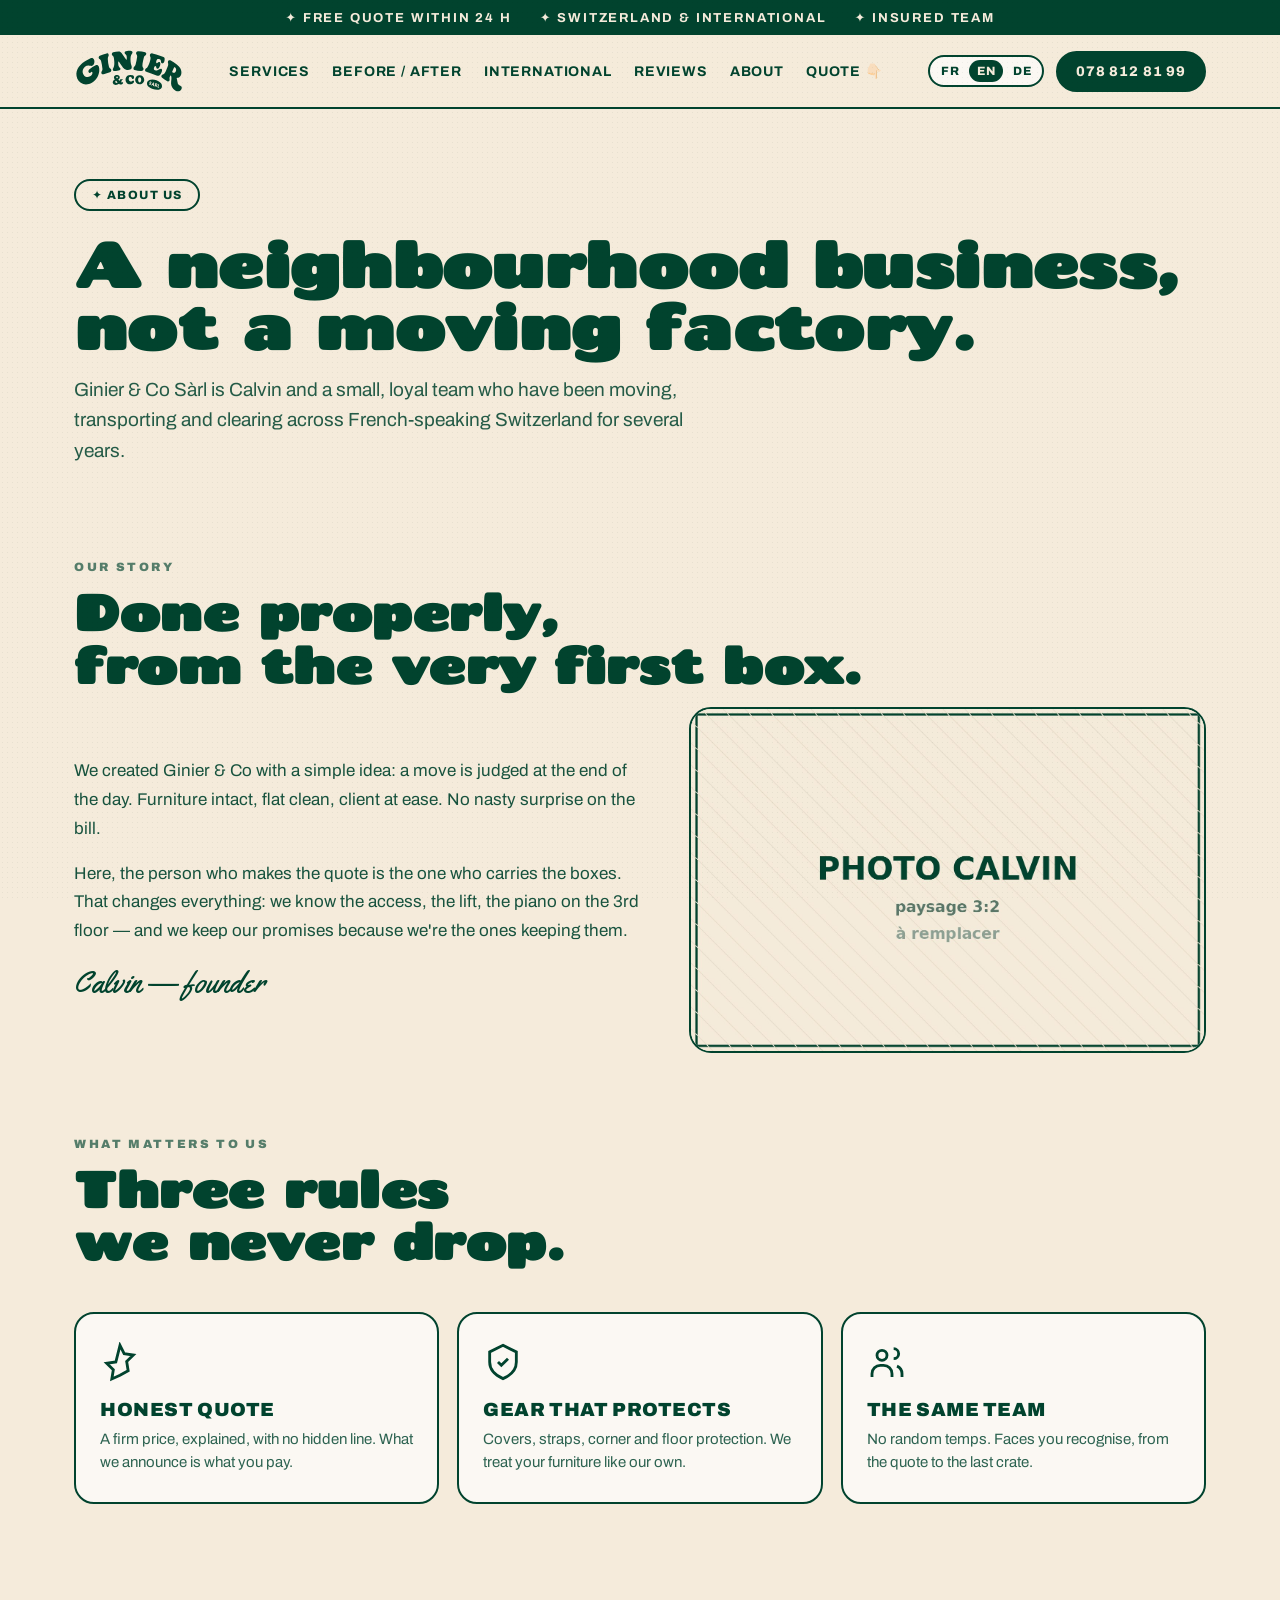
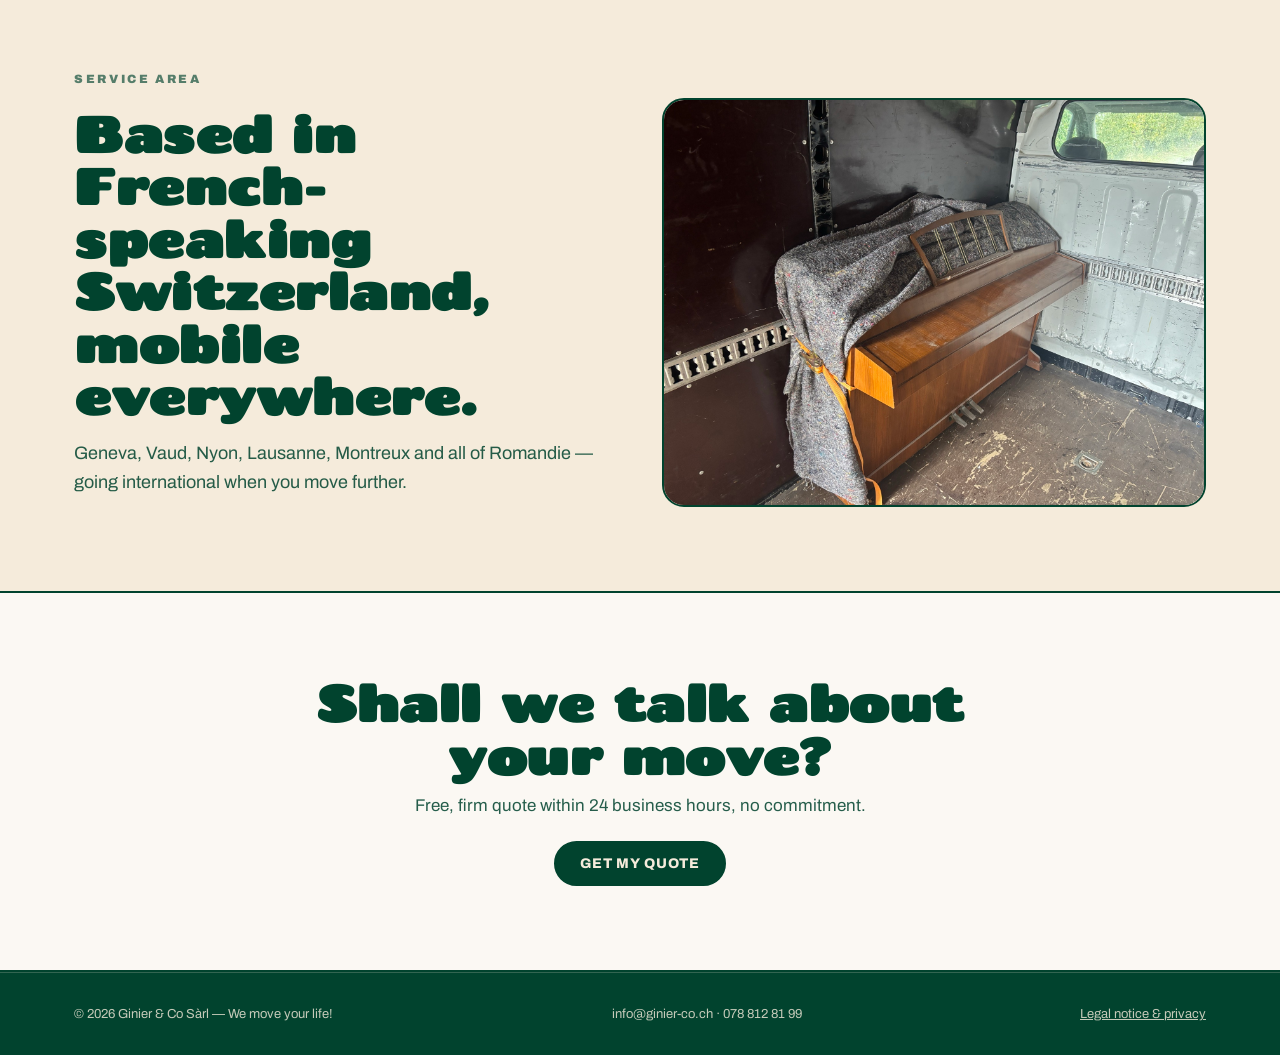
==== a-propos.html @ 03c4cacb "Site Ginier & Co Sàrl — mise en ligne initiale Site vitrine statique trilingue (FR/EN/DE) : accueil," ====
<!DOCTYPE html>
<html lang="fr">
<head>
<meta charset="UTF-8">
<meta name="viewport" content="width=device-width, initial-scale=1">
<title>À propos — Ginier &amp; Co Sàrl</title>
<meta name="description" data-i18n-content="ab.sub" content="Ginier & Co Sàrl : Calvin et une petite équipe fidèle qui déménagent, transportent et débarrassent en Suisse romande.">
<link rel="canonical" href="https://ginier-co.ch/a-propos.html">
<link rel="icon" href="assets/favicon.svg" type="image/svg+xml">
<!-- Partage réseaux sociaux -->
<meta property="og:type" content="website">
<meta property="og:site_name" content="Ginier &amp; Co Sàrl">
<meta property="og:title" content="À propos — Ginier &amp; Co Sàrl">
<meta property="og:description" content="Une entreprise de quartier, pas une usine à déménager. Devis honnête, matériel qui protège, toujours la même équipe.">
<meta property="og:image" content="https://ginier-co.ch/assets/photo-calvin-chantier.jpg">
<meta property="og:url" content="https://ginier-co.ch/a-propos.html">
<meta name="twitter:card" content="summary_large_image">
<link rel="preconnect" href="https://fonts.googleapis.com">
<link rel="preconnect" href="https://fonts.gstatic.com" crossorigin>
<link href="https://fonts.googleapis.com/css2?family=Chango&family=Rammetto+One&family=Archivo:wght@400;600;700;800;900&family=Yellowtail&display=swap" rel="stylesheet">
<link rel="stylesheet" href="assets/style.css">
<style>
.ab-hero{padding:70px 0 10px}
.ab-hero .badge{display:inline-flex;align-items:center;gap:8px;border:2px solid var(--green);border-radius:999px;
  padding:7px 16px;font-size:12px;font-weight:800;letter-spacing:.12em;text-transform:uppercase;margin-bottom:22px}
.ab-hero h1{font-size:clamp(34px,5.4vw,62px);line-height:1;margin-bottom:18px}
.ab-hero .sub{font-size:19px;line-height:1.6;max-width:640px;opacity:.85}
.split{display:grid;grid-template-columns:1.05fr .95fr;gap:44px;align-items:center;margin-top:10px}
.split img{width:100%;border:2px solid var(--green);border-radius:22px;display:block}
.split p{font-size:17px;line-height:1.7;margin-bottom:16px;opacity:.9}
.valgrid{display:grid;grid-template-columns:repeat(3,1fr);gap:18px;margin-top:44px}
.valbox{background:var(--cream-2);border:2px solid var(--green);border-radius:20px;padding:28px 24px}
.valbox svg{width:40px;height:40px;margin-bottom:14px}
.valbox h3{font-size:19px;font-weight:900;text-transform:uppercase;letter-spacing:.03em;margin-bottom:8px}
.valbox p{font-size:15px;line-height:1.55;opacity:.82}
.numbers{background:var(--green);color:var(--cream)}
.numbers .eyebrow{opacity:.7}
.numgrid{display:grid;grid-template-columns:repeat(4,1fr);gap:24px;margin-top:34px;text-align:center}
.num{font-family:'Rammetto One',serif;font-size:clamp(34px,5vw,52px);line-height:1;margin-bottom:8px}
.numgrid p{font-size:14px;line-height:1.5;opacity:.85}
.zone{display:grid;grid-template-columns:1fr 1fr;gap:44px;align-items:center;margin-top:0}
.zone img{width:100%;border:2px solid var(--green);border-radius:22px;display:block}
.ab-cta{background:var(--cream-2);border-top:2px solid var(--green);border-bottom:2px solid var(--green);text-align:center}
.ab-cta h2{margin-bottom:14px}
.ab-cta p{font-size:17px;opacity:.85;margin-bottom:26px}
@media(max-width:900px){
  .split,.zone{grid-template-columns:1fr}
  .valgrid,.numgrid{grid-template-columns:1fr 1fr}
}
@media(max-width:600px){.valgrid,.numgrid{grid-template-columns:1fr}}
</style>
</head>
<body>

<div class="topbar"><div class="wrap">
  <span data-i18n="top.quote">✦ Devis gratuit sous 24 h</span>
  <span data-i18n="top.intl">✦ Suisse &amp; international</span>
  <span data-i18n="top.insured">✦ Équipe assurée</span>
</div></div>

<nav><div class="wrap">
  <a href="index.html" class="brand"><img src="assets/logo.svg" alt="Ginier &amp; Co Sàrl"></a>
  <div class="links">
    <a href="index.html#services" data-i18n="nav.services">Services</a>
    <a href="index.html#avant-apres" data-i18n="nav.ba">Avant / Après</a>
    <a href="index.html#international" data-i18n="nav.intl">International</a>
    <a href="index.html#avis" data-i18n="nav.reviews">Avis</a>
    <a href="a-propos.html" data-i18n="nav.about">À propos</a>
    <a href="devis.html" data-i18n="nav.quote">Devis 👇🏻</a>
  </div>
  <div class="nav-right">
    <div class="lang" role="group" aria-label="Langue / Language / Sprache">
      <button class="lang-btn" data-lang="fr" aria-pressed="false">FR</button>
      <button class="lang-btn" data-lang="en" aria-pressed="false">EN</button>
      <button class="lang-btn" data-lang="de" aria-pressed="false">DE</button>
    </div>
    <a class="btn phone-btn" href="tel:+41788128199">078 812 81 99</a>
    <button class="nav-toggle" aria-label="Menu" aria-expanded="false"><svg viewBox="0 0 24 24" stroke-width="2"><path d="M3 6h18M3 12h18M3 18h18"/></svg></button>
  </div>
</div></nav>

<header class="ab-hero"><div class="wrap">
  <div class="badge" data-i18n="ab.badge">✦ À propos de nous</div>
  <h1 class="display" data-i18n-html="ab.h1">Une entreprise de quartier,<br>pas une usine à déménager.</h1>
  <p class="sub" data-i18n="ab.sub">Ginier &amp; Co Sàrl, c'est Calvin et une petite équipe fidèle qui déménagent, transportent et débarrassent en Suisse romande depuis plusieurs années.</p>
</div></header>

<section><div class="wrap">
  <div class="eyebrow" data-i18n="ab.story.eye">Notre histoire</div>
  <h2 class="display" data-i18n-html="ab.story.h2">Fait proprement,<br>depuis le premier carton.</h2>
  <div class="split">
    <div>
      <p data-i18n="ab.story.p1">On a créé Ginier &amp; Co avec une idée simple : un déménagement, ça se juge à la fin de journée. Meubles intacts, appartement propre, client tranquille. Pas de mauvaise surprise sur la facture.</p>
      <p data-i18n="ab.story.p2">Ici, la personne qui fait le devis est celle qui porte les cartons. Ça change tout : on connaît l'accès, l'ascenseur, le piano du 3e — et on tient nos promesses parce que c'est nous qui les tenons.</p>
      <span class="script" style="font-size:30px;display:block;margin-top:8px" data-i18n="team.sign">Calvin — fondateur</span>
    </div>
    <img src="assets/photo-calvin-chantier.jpg" alt="Calvin sur un chantier">
  </div>
</div></section>

<section style="padding-top:0"><div class="wrap">
  <div class="eyebrow" data-i18n="ab.val.eye">Ce qui compte pour nous</div>
  <h2 class="display" data-i18n-html="ab.val.h2">Trois règles<br>qu'on ne lâche pas.</h2>
  <div class="valgrid">
    <div class="valbox">
      <svg viewBox="0 0 24 24" fill="none" stroke="currentColor" stroke-width="1.7"><path d="M12 2l2.5 5 5.5.8-4 3.9.9 5.5L12 20l-4.9 2.2.9-5.5-4-3.9 5.5-.8z"/></svg>
      <h3 data-i18n="ab.val.1.t">Devis honnête</h3>
      <p data-i18n="ab.val.1.p">Un prix ferme, expliqué, sans ligne cachée. Ce qu'on annonce est ce que vous payez.</p>
    </div>
    <div class="valbox">
      <svg viewBox="0 0 24 24" fill="none" stroke="currentColor" stroke-width="1.7"><path d="M12 2l8 4v6c0 5-3.5 8-8 10-4.5-2-8-5-8-10V6z"/><path d="M9 12l2 2 4-4"/></svg>
      <h3 data-i18n="ab.val.2.t">Matériel qui protège</h3>
      <p data-i18n="ab.val.2.p">Housses, sangles, protections d'angles et de sols. On traite vos meubles comme les nôtres.</p>
    </div>
    <div class="valbox">
      <svg viewBox="0 0 24 24" fill="none" stroke="currentColor" stroke-width="1.7"><circle cx="9" cy="8" r="3"/><path d="M3 21v-2a5 5 0 015-5h2a5 5 0 015 5v2"/><path d="M16 4a3 3 0 010 6M21 21v-2a5 5 0 00-3-4.5"/></svg>
      <h3 data-i18n="ab.val.3.t">La même équipe</h3>
      <p data-i18n="ab.val.3.p">Pas d'intérim au hasard. Des visages que vous reconnaissez, du devis à la dernière caisse.</p>
    </div>
  </div>
</div></section>

<section><div class="wrap">
  <div class="eyebrow" data-i18n="ab.zone.eye">Zone d'intervention</div>
  <div class="zone">
    <div>
      <h2 class="display" data-i18n-html="ab.zone.h2">Basés en Suisse romande,<br>mobiles partout.</h2>
      <p class="lead" data-i18n="ab.zone.p">Genève, Vaud, Nyon, Lausanne, Montreux et toute la Romandie — jusqu'à l'international quand vous partez plus loin.</p>
    </div>
    <img src="assets/transport-piano-camion.jpg" alt="Camion Ginier &amp; Co chargé">
  </div>
</div></section>

<section class="ab-cta"><div class="wrap">
  <h2 class="display" data-i18n-html="ab.cta.h2">On parle de<br>votre déménagement ?</h2>
  <p data-i18n="ab.cta.p">Devis gratuit et ferme sous 24 h ouvrées, sans engagement.</p>
  <a class="btn" href="devis.html" data-i18n="cta.quote">Demander mon devis</a>
</div></section>

<footer><div class="wrap">
  <span data-i18n="ft.slogan">© 2026 Ginier &amp; Co Sàrl — On déménage votre vie !</span>
  <span>info@ginier-co.ch · 078 812 81 99</span>
  <a href="confidentialite.html" style="color:var(--cream)" data-i18n="ft.legal">Mentions légales &amp; confidentialité</a>
</div></footer>

<script src="assets/i18n.js"></script>
<script src="assets/site.js"></script>
</body>
</html>
---- assets/style.css ----
/* =====================================================================
   Ginier & Co Sàrl — feuille de style partagée (DA rétro-bold)
   Utilisée par 1-retro-bold.html, a-propos.html, devis.html
   ===================================================================== */
:root{
  --green:#01432E;
  --green-2:#0b5a3e;
  --cream:#F5EBDB;
  --cream-2:#FBF8F3;
  --ink:#12271e;
}
*{box-sizing:border-box;margin:0;padding:0}
html{scroll-behavior:smooth}
body{background:var(--cream);color:var(--green);font-family:'Archivo',system-ui,sans-serif;overflow-x:hidden}
.wrap{max-width:1180px;margin:0 auto;padding:0 24px}
.display{font-family:'Chango','Rammetto One','Cooper Black',Georgia,serif;letter-spacing:-.01em}
.script{font-family:'Yellowtail',cursive}

body::before{content:"";position:fixed;inset:0;pointer-events:none;z-index:999;
  background-image:radial-gradient(var(--green) .5px,transparent .5px);background-size:5px 5px;mix-blend-mode:multiply;opacity:.06}

/* ---------- topbar ---------- */
.topbar{background:var(--green);color:var(--cream);font-size:13px;font-weight:700;letter-spacing:.14em;text-transform:uppercase}
.topbar .wrap{display:flex;justify-content:center;gap:28px;padding:10px 24px;flex-wrap:wrap;text-align:center}
.topbar span{white-space:nowrap}

/* ---------- nav ---------- */
nav{position:sticky;top:0;z-index:50;background:rgba(245,235,219,.92);backdrop-filter:blur(8px);border-bottom:2px solid var(--green)}
nav .wrap{display:flex;align-items:center;justify-content:space-between;padding:14px 24px;gap:16px}
nav img{height:44px;display:block}
.brand{display:inline-flex}
.links{display:flex;gap:22px;align-items:center;font-weight:700;font-size:14px;text-transform:uppercase;letter-spacing:.06em}
.links a{color:var(--green);text-decoration:none}
.links a:hover{text-decoration:underline;text-underline-offset:5px;text-decoration-thickness:2px}
.nav-right{display:flex;align-items:center;gap:12px}
.btn{display:inline-block;background:var(--green);color:var(--cream);padding:13px 24px;border-radius:999px;font-weight:800;
  text-decoration:none;font-size:14px;letter-spacing:.06em;text-transform:uppercase;border:2px solid var(--green);transition:.18s;cursor:pointer}
.btn:hover{background:var(--cream);color:var(--green);transform:translateY(-2px)}
.btn-outline{background:transparent;color:var(--green)}
.btn-outline:hover{background:var(--green);color:var(--cream)}
.phone-btn{padding:11px 18px}

/* ---------- sélecteur de langue ---------- */
.lang{display:flex;gap:2px;border:2px solid var(--green);border-radius:999px;padding:3px;background:var(--cream-2)}
.lang-btn{border:none;background:transparent;color:var(--green);font-family:inherit;font-weight:800;font-size:12px;
  letter-spacing:.04em;padding:5px 8px;border-radius:999px;cursor:pointer;line-height:1}
.lang-btn.on{background:var(--green);color:var(--cream)}

/* ---------- menu mobile ---------- */
.nav-toggle{display:none;border:2px solid var(--green);background:var(--cream-2);border-radius:10px;padding:7px;cursor:pointer}
.nav-toggle svg{width:20px;height:20px;display:block;stroke:var(--green);fill:none}

/* ---------- sections génériques ---------- */
section{padding:84px 0}
.eyebrow{font-size:12px;font-weight:900;letter-spacing:.22em;text-transform:uppercase;opacity:.65;margin-bottom:12px}
h2.display{font-size:clamp(30px,4.2vw,50px);line-height:1.05;margin-bottom:16px}
.lead{font-size:18px;line-height:1.65;max-width:640px;opacity:.85}

/* ---------- footer ---------- */
footer{background:var(--green);color:var(--cream);padding:34px 0;border-top:1px solid rgba(245,235,219,.2)}
footer .wrap{display:flex;justify-content:space-between;gap:20px;flex-wrap:wrap;font-size:13px;opacity:.8}

/* =====================================================================
   FORMULAIRE DE DEVIS
   ===================================================================== */
.form{background:var(--cream-2);color:var(--green);border:2px solid var(--green);border-radius:24px;padding:32px}
.qform fieldset{border:none;border-top:2px solid rgba(1,67,46,.18);padding:24px 0 6px;margin:0}
.qform fieldset:first-of-type{border-top:none;padding-top:0}
.qform legend{font-family:'Rammetto One',serif;font-size:17px;padding:0 0 14px}
.qrow{display:grid;grid-template-columns:1fr 1fr;gap:14px}
.qrow-3{display:grid;grid-template-columns:repeat(3,1fr);gap:14px}
.qf label{display:block;font-size:11px;font-weight:900;letter-spacing:.14em;text-transform:uppercase;margin:0 0 7px;opacity:.7}
.qf input,.qf select,.qf textarea{width:100%;padding:12px 14px;border:2px solid rgba(1,67,46,.22);border-radius:12px;
  background:var(--cream);font-family:inherit;font-size:15px;color:var(--green);margin-bottom:14px}
.qf textarea{resize:vertical;min-height:80px}
.qf input:focus,.qf select:focus,.qf textarea:focus{outline:none;border-color:var(--green)}
.chips{display:flex;flex-wrap:wrap;gap:9px;margin-bottom:16px}
.chip{border:2px solid rgba(1,67,46,.25);border-radius:999px;padding:9px 16px;font-size:13px;font-weight:800;cursor:pointer;
  background:var(--cream);user-select:none}
.chip input{display:none}
.chip.on{background:var(--green);color:var(--cream);border-color:var(--green)}
.chip:hover{border-color:var(--green)}
.drop{border:2px dashed var(--green);border-radius:16px;padding:26px;text-align:center;background:var(--cream);margin-bottom:8px}
.drop svg{width:34px;height:34px;margin-bottom:8px}
.drop b{display:block;font-size:15px;margin-bottom:4px}
.drop span{font-size:13px;opacity:.7;display:block}
.drop input{margin-top:12px;font-size:13px}
.hint{font-size:12px;opacity:.62;line-height:1.5;margin:-6px 0 16px}
.form button[type=submit]{width:100%;background:var(--green);color:var(--cream);border:2px solid var(--green);padding:16px;border-radius:999px;
  font-family:inherit;font-weight:900;font-size:15px;letter-spacing:.1em;text-transform:uppercase;cursor:pointer;margin-top:6px}
.form button[type=submit]:hover:not(:disabled){background:var(--green-2)}
.form button[type=submit]:disabled{opacity:.85;cursor:default}
.backend{display:flex;gap:10px;align-items:flex-start;font-size:13px;line-height:1.55;opacity:.75;margin-top:14px}
.backend svg{width:18px;height:18px;flex:none;margin-top:2px}
.form-status{font-size:14px;line-height:1.5;margin-top:14px;font-weight:700}
.form-status.ok{color:var(--green)}
.form-status.err{color:#a3341f}
.hp-field{position:absolute;left:-9999px;top:-9999px;width:1px;height:1px;overflow:hidden}
[hidden]{display:none!important}
.subpanel{border:2px dashed var(--green);border-radius:14px;padding:16px 16px 4px;background:var(--cream);margin:0 0 16px}
.subpanel .hint{margin:4px 0 12px}
/* quand une colonne conditionnelle est masquée, la grille s'étend */
#acces-etages:has(#col-arrivee[hidden]){grid-template-columns:1fr}
#fs-volume .qrow-3:has(.only-move[hidden]){grid-template-columns:1fr}

/* ---------- responsive partagé ---------- */
@media(max-width:900px){
  .nav-toggle{display:block}
  .links{position:absolute;top:100%;left:0;right:0;background:var(--cream);border-bottom:2px solid var(--green);
    flex-direction:column;gap:0;padding:6px 24px 16px;display:none}
  .links.open{display:flex}
  .links a{padding:13px 0;border-bottom:1px solid rgba(1,67,46,.12);width:100%}
  .qrow,.qrow-3{grid-template-columns:1fr}
}
@media(max-width:600px){
  .phone-btn{display:none}
}
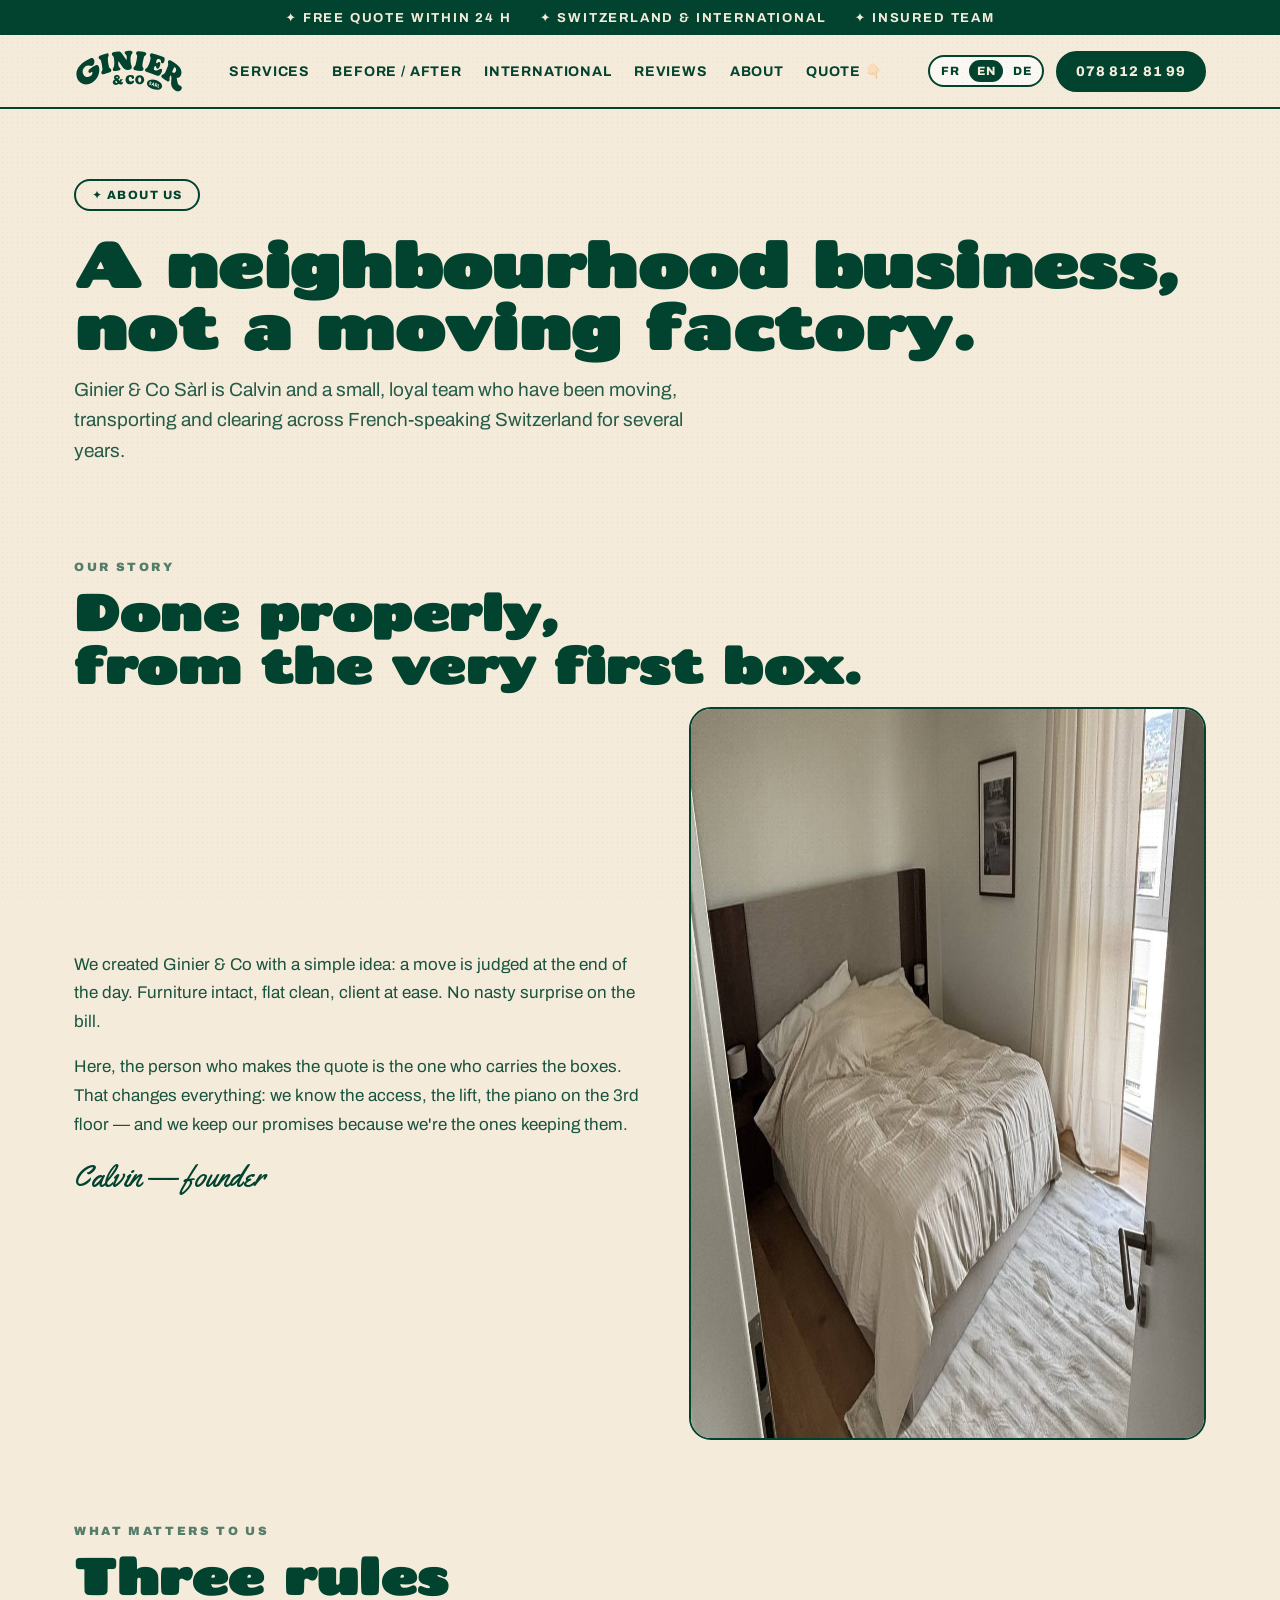
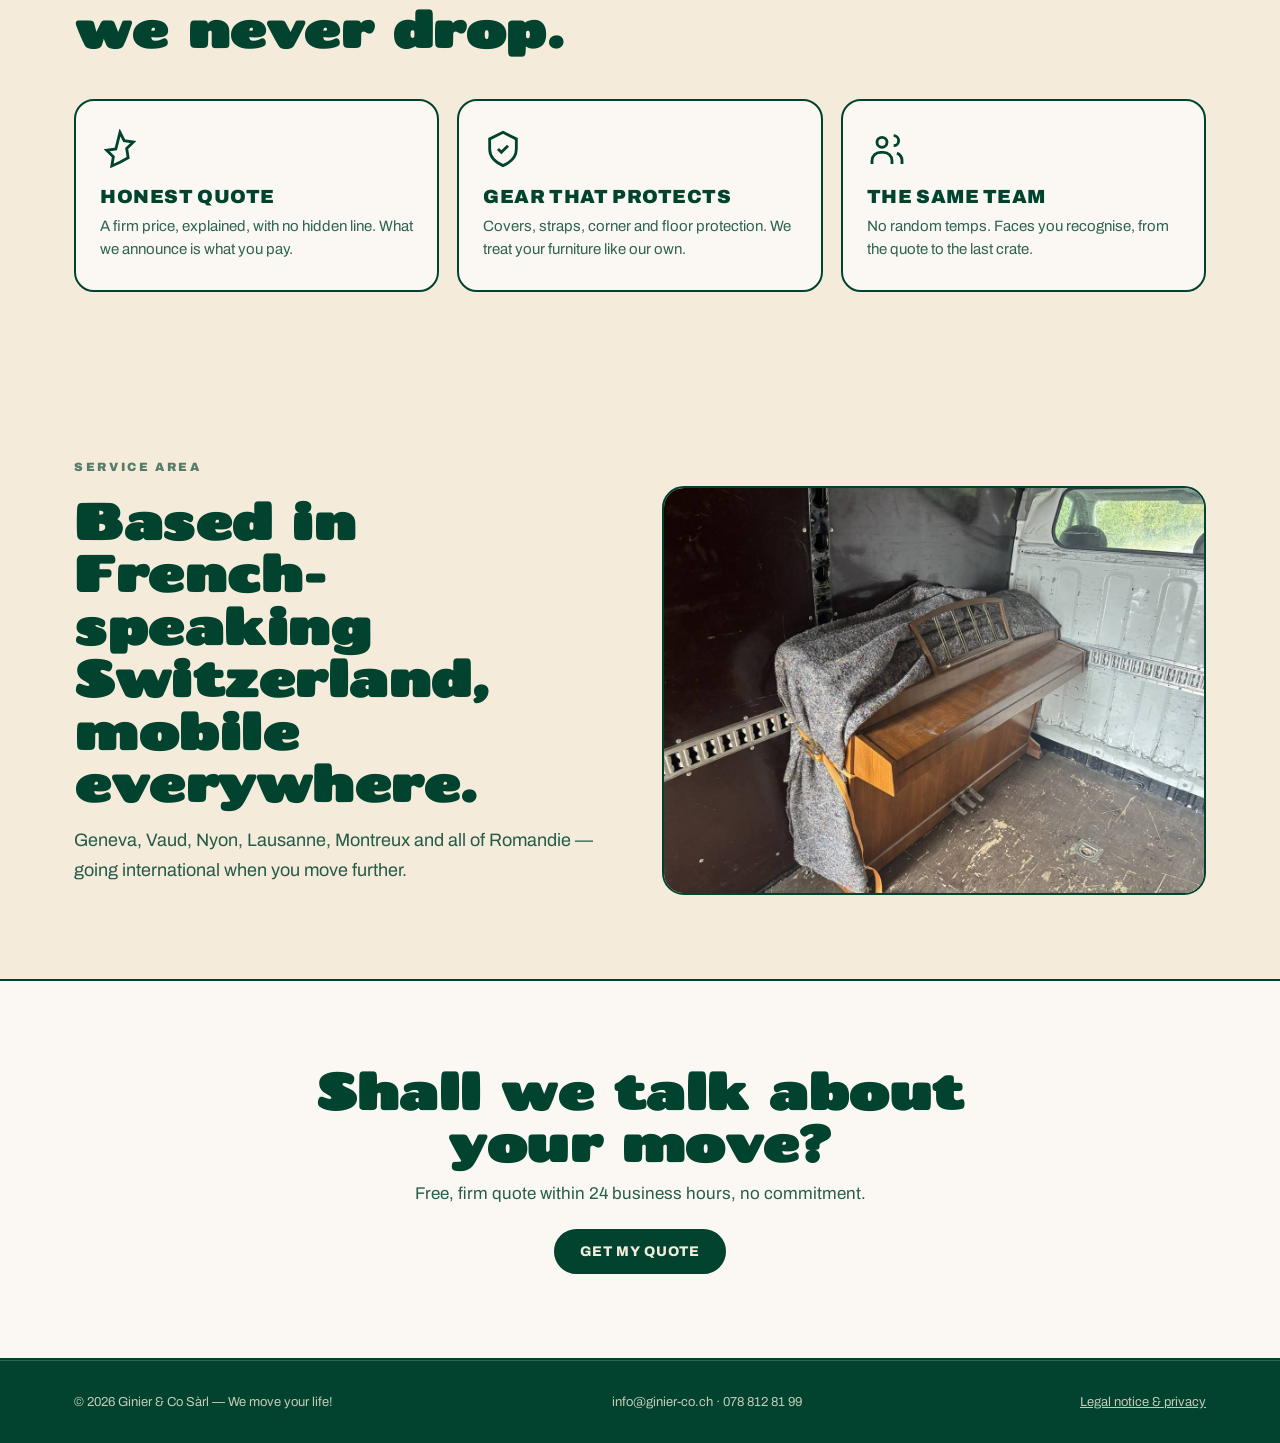
==== commit 2ece49b0: "Débloque le scroll mobile, une photo par service, avant/après = débarras Scroll mobile bloqué sur l'" ====
--- a/a-propos.html
+++ b/a-propos.html
@@ -12,7 +12,7 @@
 <meta property="og:site_name" content="Ginier &amp; Co Sàrl">
 <meta property="og:title" content="À propos — Ginier &amp; Co Sàrl">
 <meta property="og:description" content="Une entreprise de quartier, pas une usine à déménager. Devis honnête, matériel qui protège, toujours la même équipe.">
-<meta property="og:image" content="https://ginier-co.ch/assets/photo-calvin-chantier.jpg">
+<meta property="og:image" content="https://ginier-co.ch/assets/og-apropos.jpg">
 <meta property="og:url" content="https://ginier-co.ch/a-propos.html">
 <meta name="twitter:card" content="summary_large_image">
 <link rel="preconnect" href="https://fonts.googleapis.com">
@@ -94,7 +94,7 @@
       <p data-i18n="ab.story.p2">Ici, la personne qui fait le devis est celle qui porte les cartons. Ça change tout : on connaît l'accès, l'ascenseur, le piano du 3e — et on tient nos promesses parce que c'est nous qui les tenons.</p>
       <span class="script" style="font-size:30px;display:block;margin-top:8px" data-i18n="team.sign">Calvin — fondateur</span>
     </div>
-    <img src="assets/photo-calvin-chantier.jpg" alt="Calvin sur un chantier">
+    <img src="assets/apropos-chantier.jpg" alt="Chambre remise en état après intervention" data-i18n-alt="ab.alt.chantier" loading="lazy" width="1100" height="733">
   </div>
 </div></section>
 
--- a/assets/style.css
+++ b/assets/style.css
@@ -85,6 +85,9 @@
 .drop b{display:block;font-size:15px;margin-bottom:4px}
 .drop span{font-size:13px;opacity:.7;display:block}
 .drop input{margin-top:12px;font-size:13px}
+.photo-links{display:flex;flex-wrap:wrap;gap:10px;justify-content:center;margin-top:14px}
+.photo-links a{display:inline-block;padding:9px 16px;border-radius:999px;background:var(--green);color:var(--cream);font-size:13px;font-weight:700;text-decoration:none}
+.photo-links a:hover{opacity:.88}
 .hint{font-size:12px;opacity:.62;line-height:1.5;margin:-6px 0 16px}
 .form button[type=submit]{width:100%;background:var(--green);color:var(--cream);border:2px solid var(--green);padding:16px;border-radius:999px;
   font-family:inherit;font-weight:900;font-size:15px;letter-spacing:.1em;text-transform:uppercase;cursor:pointer;margin-top:6px}
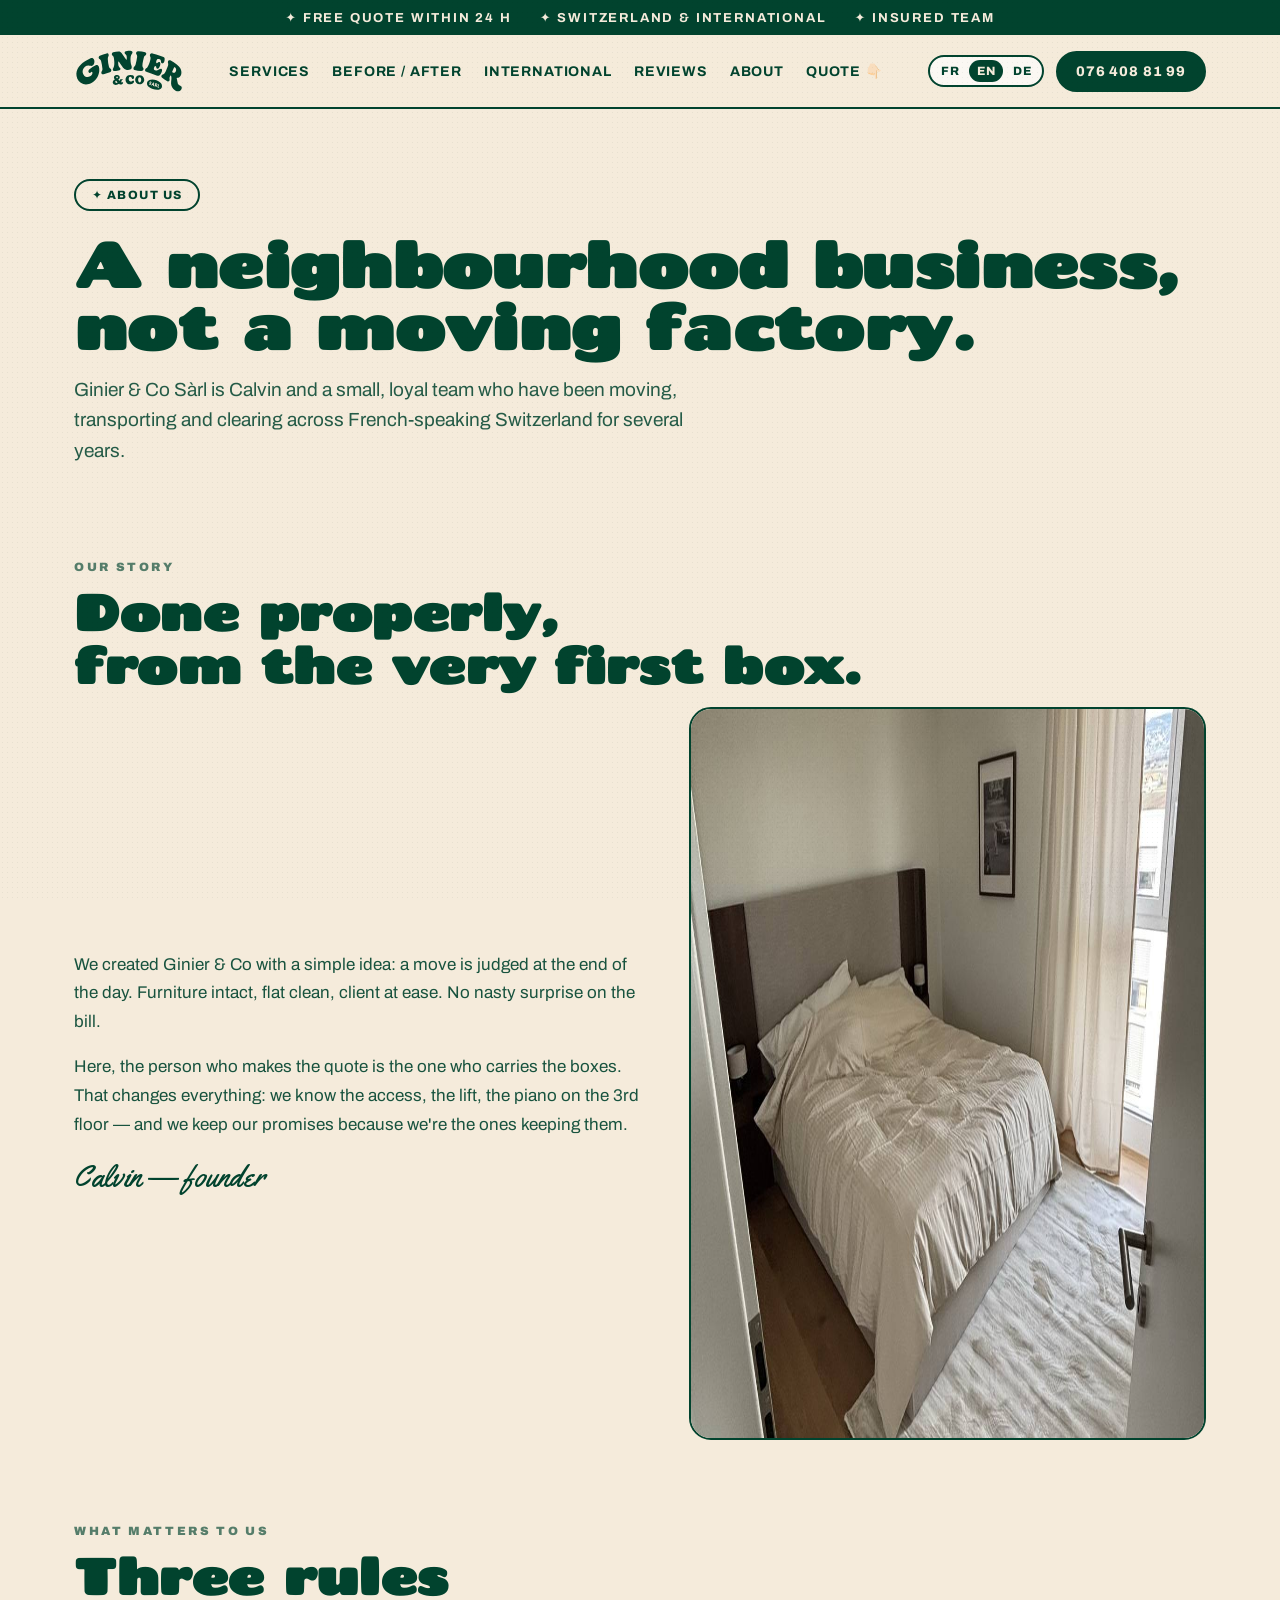
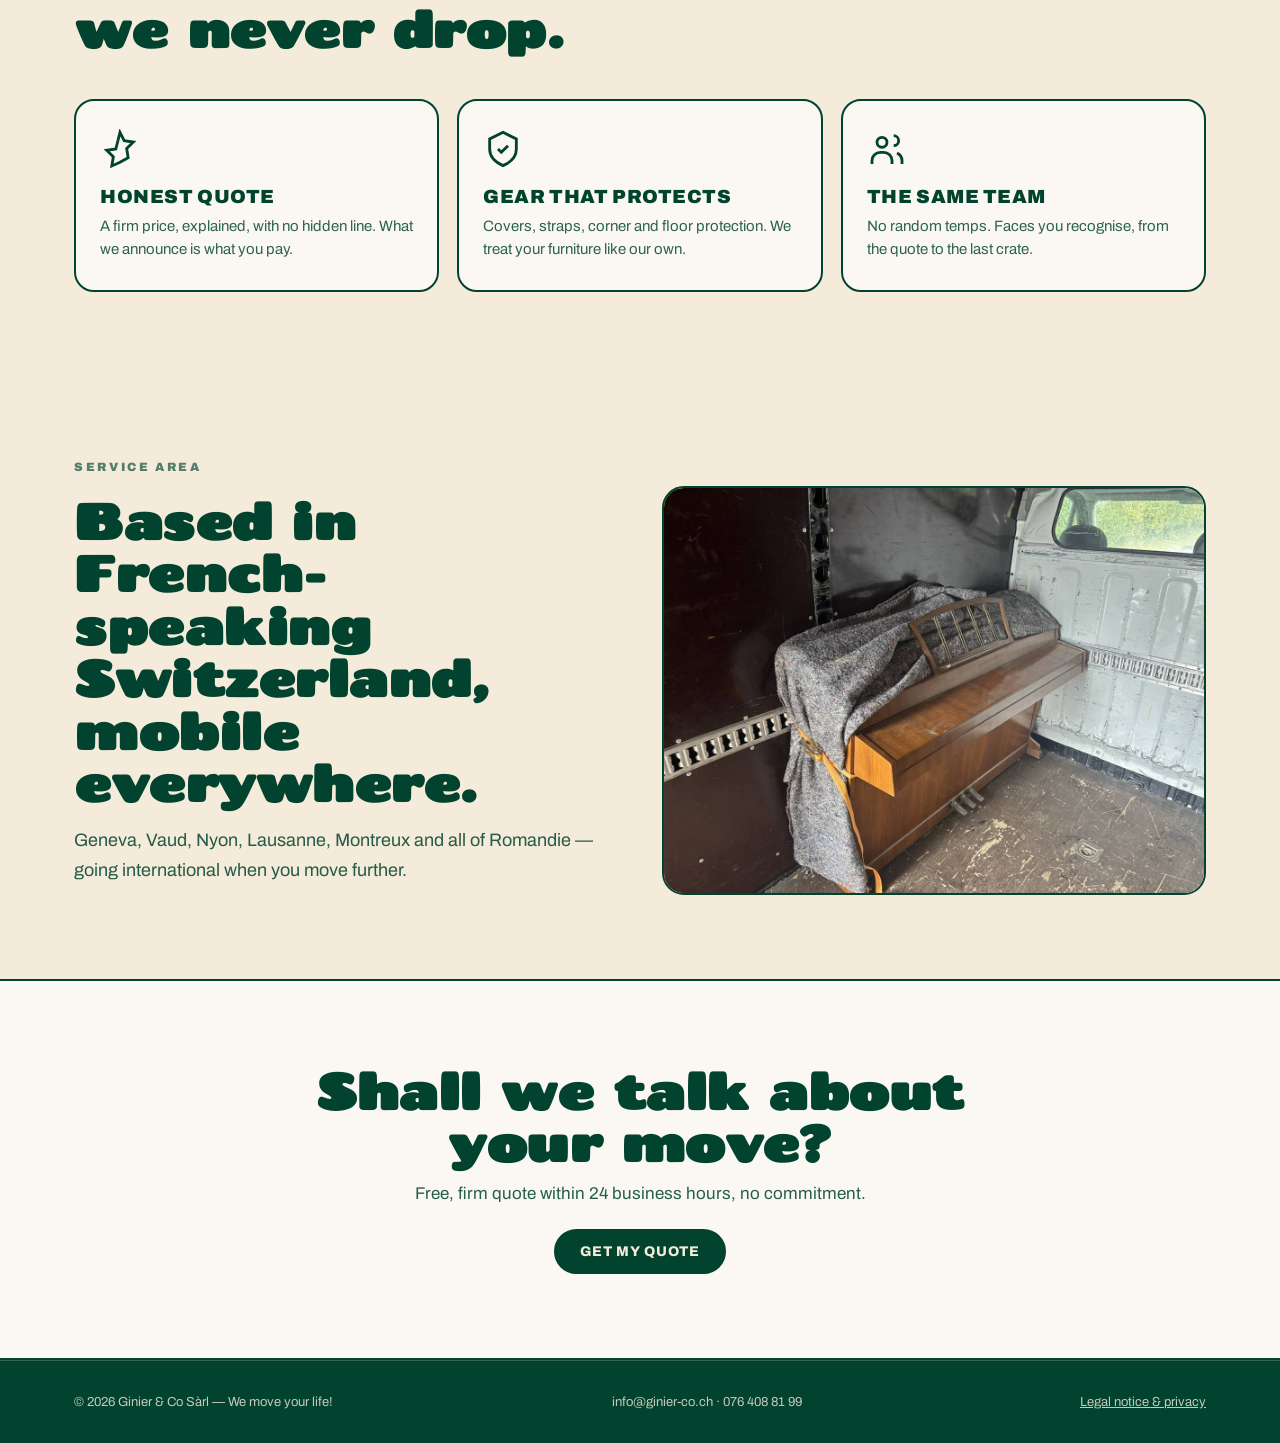
==== commit 164df03f: "Remplace le numéro de téléphone par 076 408 81 99 Co-Authored-By: Claude Opus 4.8 <noreply@anthropic" ====
--- a/a-propos.html
+++ b/a-propos.html
@@ -74,7 +74,7 @@
       <button class="lang-btn" data-lang="en" aria-pressed="false">EN</button>
       <button class="lang-btn" data-lang="de" aria-pressed="false">DE</button>
     </div>
-    <a class="btn phone-btn" href="tel:+41788128199">078 812 81 99</a>
+    <a class="btn phone-btn" href="tel:+41764088199">076 408 81 99</a>
     <button class="nav-toggle" aria-label="Menu" aria-expanded="false"><svg viewBox="0 0 24 24" stroke-width="2"><path d="M3 6h18M3 12h18M3 18h18"/></svg></button>
   </div>
 </div></nav>
@@ -139,7 +139,7 @@
 
 <footer><div class="wrap">
   <span data-i18n="ft.slogan">© 2026 Ginier &amp; Co Sàrl — On déménage votre vie !</span>
-  <span>info@ginier-co.ch · 078 812 81 99</span>
+  <span>info@ginier-co.ch · 076 408 81 99</span>
   <a href="confidentialite.html" style="color:var(--cream)" data-i18n="ft.legal">Mentions légales &amp; confidentialité</a>
 </div></footer>
 
